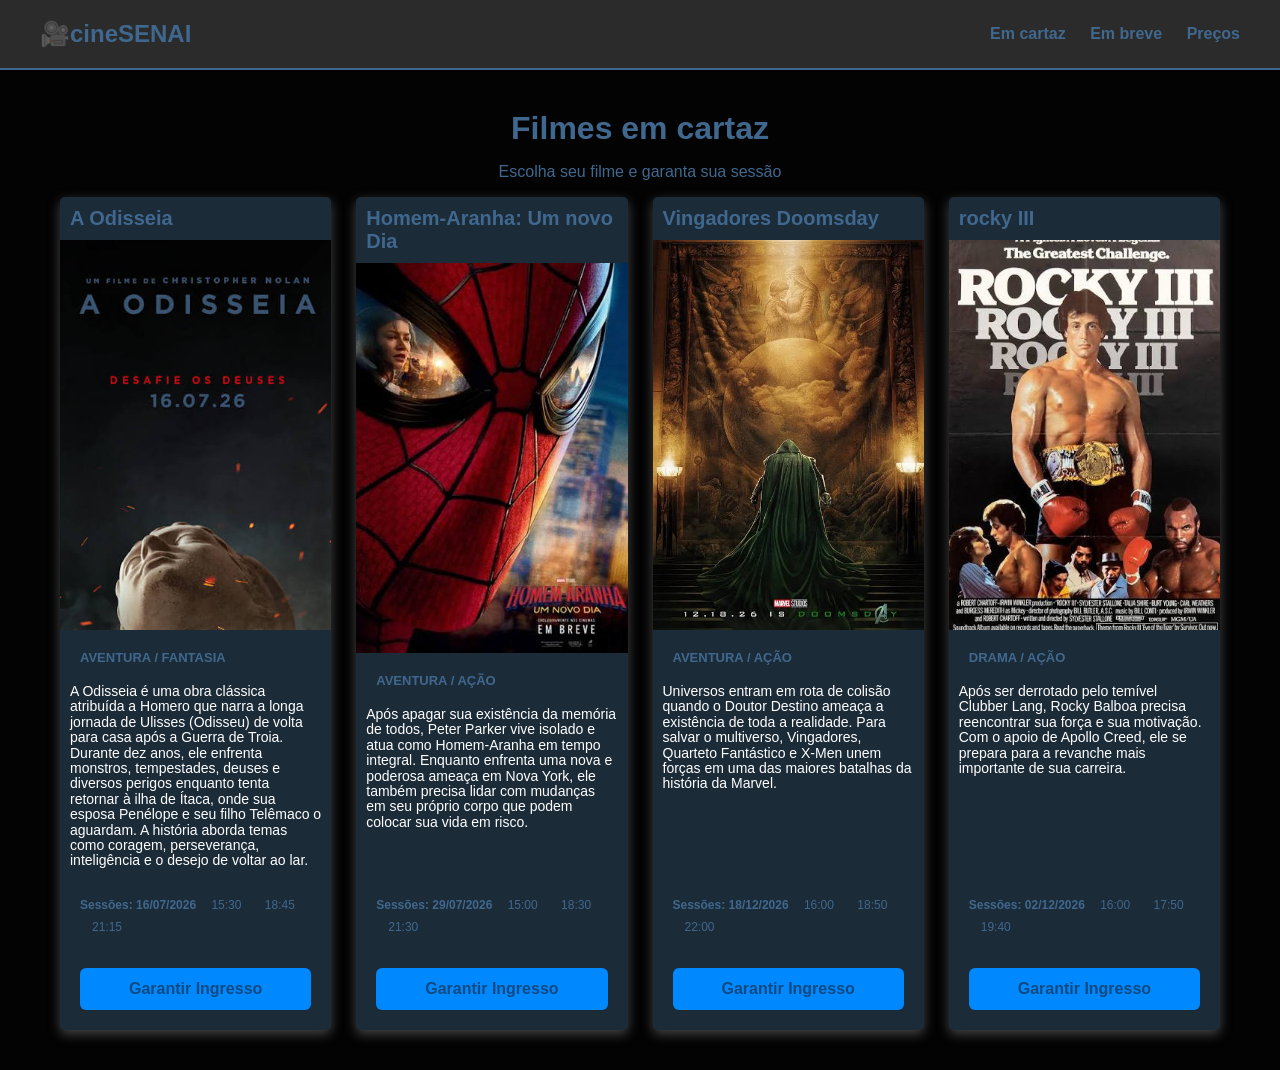
==== index.html @ 88ff5d73 "meu primeiro commit" ====
<!DOCTYPE html>
<html lang="pt-BR">
<head>
    <link rel="preconnect" href="https://fonts.googleapis.com">
<link rel="preconnect" href="https://fonts.gstatic.com" crossorigin>
<link href="https://fonts.googleapis.com/css2?family=Orbitron:wght@400..900&display=swap" rel="stylesheet">
    <meta charset="UTF-8">
    <meta name="viewport" content="width=device-width, initial-scale=1.0">
    <title>Cine SENAI - Filmes em Cartaz</title>
    <link rel="stylesheet" href="style.css">
</head>
<body>

    <header class="cabecalho">
        <div class="logo">🎥cineSENAI</div>

        <nav class="menu">
            <a href="">Em cartaz</a>
            <a href="">Em breve</a>
            <a href="">Preços</a>
        </nav>

    </header>

    <main class="container"><!--conteúdo principal do site-->
        <h1 class="titulo-secao">Filmes em cartaz</h1>
        <p class="subtitulo">Escolha seu filme e garanta sua sessão</p>

        <!--grade de filmes-->
        <section class="grade-filmes">

<!--
-----------------------------------------------------------------------------------------------------------------------------------------
                                                                FILME 1
-----------------------------------------------------------------------------------------------------------------------------------------
-->
            <article class="card-filme">
                <h2 class="nome-filme">A Odisseia</h2>
                <img class="poster" src="a-odisseia.jpg" alt="Poster A Odisseia">
                <div class="conteudo-filme">
                    <span class="genero">aventura / fantasia</span>
                    

                    

                    <p class="sinopse">A Odisseia é uma obra clássica atribuída a Homero que narra a longa jornada de Ulisses (Odisseu) de volta para casa após a Guerra de Troia. Durante dez anos, ele enfrenta monstros, tempestades, deuses e diversos perigos enquanto tenta retornar à ilha de Ítaca, onde sua esposa Penélope e seu filho Telêmaco o aguardam. A história aborda temas como coragem, perseverança, inteligência e o desejo de voltar ao lar.</p>

                    <div class="sessoes">
                        <strong>Sessões: 16/07/2026</strong>
                        <span class="horario">15:30</span>
                        <span class="horario">18:45</span>
                        <span class="horario">21:15</span>
                    </div>

                    <a style="text-align: center;" href="#" class="botao-comprar">Garantir Ingresso</a>

                </div>

            </article>
<!--
-----------------------------------------------------------------------------------------------------------------------------------------
                                                                FILME 2
-----------------------------------------------------------------------------------------------------------------------------------------
-->
            <article class="card-filme">
                <h2 class="nome-filme">Homem-Aranha: Um novo Dia</h2>
            
                <img class="poster" src="Homem aranha.jpg" alt="Poster Homem-Aranha">
                <div class="conteudo-filme">
                    <span class="genero">aventura / ação</span>
                    

                    

                    <p class="sinopse">Após apagar sua existência da memória de todos, Peter Parker vive isolado e atua como Homem-Aranha em tempo integral. Enquanto enfrenta uma nova e poderosa ameaça em Nova York, ele também precisa lidar com mudanças em seu próprio corpo que podem colocar sua vida em risco.</p>

                    <div class="sessoes">
                        <strong>Sessões: 29/07/2026</strong>
                        <span class="horario">15:00</span>
                        <span class="horario">18:30</span>
                        <span class="horario">21:30</span>
                    </div>

                    <a style="text-align: center;" href="#" class="botao-comprar">Garantir Ingresso</a>

                </div>

            </article>
<!--
-----------------------------------------------------------------------------------------------------------------------------------------
                                                                FILME 3
-----------------------------------------------------------------------------------------------------------------------------------------
-->
            <article class="card-filme">
                <h2 class="nome-filme">Vingadores Doomsday</h2>
                <img class="poster" src="doomsday.jpg" alt="Poster Vingadores doomsday">
                <div class="conteudo-filme">
                    <span class="genero">aventura / ação</span>
                    

                    

                    <p class="sinopse">Universos entram em rota de colisão quando o Doutor Destino ameaça a existência de toda a realidade. Para salvar o multiverso, Vingadores, Quarteto Fantástico e X-Men unem forças em uma das maiores batalhas da história da Marvel.</p>

                    <div class="sessoes">
                        <strong>Sessões: 18/12/2026</strong>
                        <span class="horario">16:00</span>
                        <span class="horario">18:50</span>
                        <span class="horario">22:00</span>
                    </div>

                    <a style="text-align: center;" href="#" class="botao-comprar">Garantir Ingresso</a>

                </div>

            </article>

<!--
-----------------------------------------------------------------------------------------------------------------------------------------
                                                                FILME 4
-----------------------------------------------------------------------------------------------------------------------------------------
-->
            <article class="card-filme">
                <h2 class="nome-filme">rocky III</h2>
                <img class="poster" src="rocky 3.jpg" alt="Poster Rocky III">
                <div class="conteudo-filme">
                    <span class="genero">drama / ação</span>
                    

                    

                    <p class="sinopse">Após ser derrotado pelo temível Clubber Lang, Rocky Balboa precisa reencontrar sua força e sua motivação. Com o apoio de Apollo Creed, ele se prepara para a revanche mais importante de sua carreira.</p>

                    <div class="sessoes">
                        <strong>Sessões: 02/12/2026</strong>
                        <span class="horario">16:00</span>
                        <span class="horario">17:50</span>
                        <span class="horario">19:40</span>
                    </div>

                    <a style="text-align: center;" href="#" class="botao-comprar">Garantir Ingresso</a>

                </div>

            </article>


        </section>
    </main>
</body>
</html>

                                                        <!--comentários gerais-->
<!--
-----------------------------------------------------------------------------------------------------------------------------------------
se quiser mudar o CineSENAI 
.logo {


}

-----------------------------------------------------------------------------------------------------------------------------------------

se quiser mudar o menu
.menu {


}

-----------------------------------------------------------------------------------------------------------------------------------------

se quiser mudar o conteúdo principal
.container {


}

-----------------------------------------------------------------------------------------------------------------------------------------

se quiser mudar os filmes em cartaz
.titulo-secao {


}

-----------------------------------------------------------------------------------------------------------------------------------------

se quiser mudar o "p1"
.subtitulo {


}

-----------------------------------------------------------------------------------------------------------------------------------------

se quiser mudar a grade de filmes
.grade-filmes {


}

-----------------------------------------------------------------------------------------------------------------------------------------

se quiser mudar o article
.card-filme {


}

-----------------------------------------------------------------------------------------------------------------------------------------

se quiser mudar a foto
.poster {


}

-----------------------------------------------------------------------------------------------------------------------------------------

se quiser mudar o conteúdo do filme
.conteudo-filme {


}

-----------------------------------------------------------------------------------------------------------------------------------------

se quiser mudar o genero
.genero {


}

-----------------------------------------------------------------------------------------------------------------------------------------

se quiser mudar o nome do filme
.nome-filme {


}

-----------------------------------------------------------------------------------------------------------------------------------------

se quiser mudar a sinopse
.sinopse {


}

-----------------------------------------------------------------------------------------------------------------------------------------

se quiser mudar as sessões
.sessoes {


}

-----------------------------------------------------------------------------------------------------------------------------------------

se quiser mudar os horários
.horarios {


}

-----------------------------------------------------------------------------------------------------------------------------------------

se quiser mudar o header
.cabecalho {


}

-----------------------------------------------------------------------------------------------------------------------------------------

<section>
- um bloco que agrupa conteúdo sobre o mesmo assunto

-->
---- style.css ----
/*formatação da minha pagina*/
*{
    box-sizing: border-box;
}

body{
    margin: 0;
    padding: 0;
    font-family: Arial, Helvetica, sans-serif;
    background-color: #030303;
    color: #40688e;}

/**/

.cabecalho {
    background-color: #2b2b2b;
    padding: 20px 40px;
    display: flex;
    justify-content: space-between;
    align-items: center;
    border-bottom: 2px solid #40688e;
}
.logo {
    font-size: 24px;
    font-weight: bold;
}

.menu a{
    color: #40688e;
    text-decoration: none;
    margin-left: 20px;
    font-weight: bold;
    transition: color 0.6s ease;
    
}

.titulo-secao {
    text-align: center;
    color: #40688e;
    border-color: black;
    font-size: 32;
    margin-bottom: 5px;
}


.container{
    max-width: 1200px;
    margin: 40px auto;
    padding: 0 20px;

}

.subtitulo{
    color: #40688e;
    text-align: center;
}

.nome-filme{
    color: #40688e;
    margin: 10px;
    font-size: 20px;
}

.grade-filmes{
    display: grid;
    /* vai organizar todos os elementos (filhos) em linhas e colunas  */
    grid-template-columns: repeat(auto-fit, minmax(260px, 1fr));
    /* pra deixar tudo na horizontal */
    gap: 25px;
}

.poster{
    width: 275px;
    height: 390px;
    object-fit: cover;
}

.card-filme{
    background-color: #1c2b38;
    border-radius: 5px;
    overflow: hidden;
    box-shadow: 0 4px 12px #454545;
    display: flex;
    flex-direction: column;
}

.conteudo-filme{
    padding: 10px;
    display: flex;
    flex-direction: column;
    flex-grow: 1;
}

.card-filme:hover{
    transform: translateY(-8px);
    box-shadow: 0 10px 20px #40688e;
}

.genero{
    font-size: 12px;
    color: #40688e;
    text-transform: uppercase;
    font-weight: bold;
    margin-bottom: 5px;
}


.sinopse{
    font-size: 14px;
    color: #ffffff;
    line-height: 1.1;
    margin-bottom: 15px;
    flex-grow: 1;
}

.genero{
    margin: 10px;
    font-size: 13px;
    color: #40688e;
    text-decoration: uppercase;
    font-weight: bold;
    margin-bottom: 5px;
}

.sessoes{
    margin: 10px;
    font-size: 12px;
    margin-bottom: 20px;
}

.botao-comprar{
    margin: 10px;
    display: block;
    text-align: center;
    background-color: #0088ff;
    padding: 12px 0;
    border-radius: 6px;
    text-decoration: none;
    font-weight: bold;
    color: #104a81;

}

.horario{
    display: inline-block;
    padding: 4px 8px;
    border-radius: 4px;
    margin-left: 4px;
}

.botao-comprar:hover{
    background-color: #2b2b2b;
}



                                                        /*comentarios gerais*/                                                           
/*
---------------------------------------------------------------cores-------------------------------------------------------------------

cor vinho - #7f1734 
cor legal - #fdfce5
azul irado - #1c2b38
azul escuro irado - #1e3347
---------------------------------------------------------------c-------------------------------------------------------------------

display: flex; ........................ eles passam a ficar na mesma fila
justify-content: space-between; ....... coloca cada filho separado
max-width ............................. largura maxima da tela
margin ................................ margem
grid .................................. organizar todos os elementos (filhos) em linhas e colunas
border-radius.......................... arredonda as bordas
overflow............................... corta e esconde qqr conteúdo que ultrapasse os limites
padding ............................... é uma "margem interna", garante que independente do tamanho da tela, tenha uma distancia minima da margem da tela
    no padding, o primeir vai sempre ser o "y", por exemplo, ali está 0 20px, o 0 é de "cima", o 20 é de lado
*/
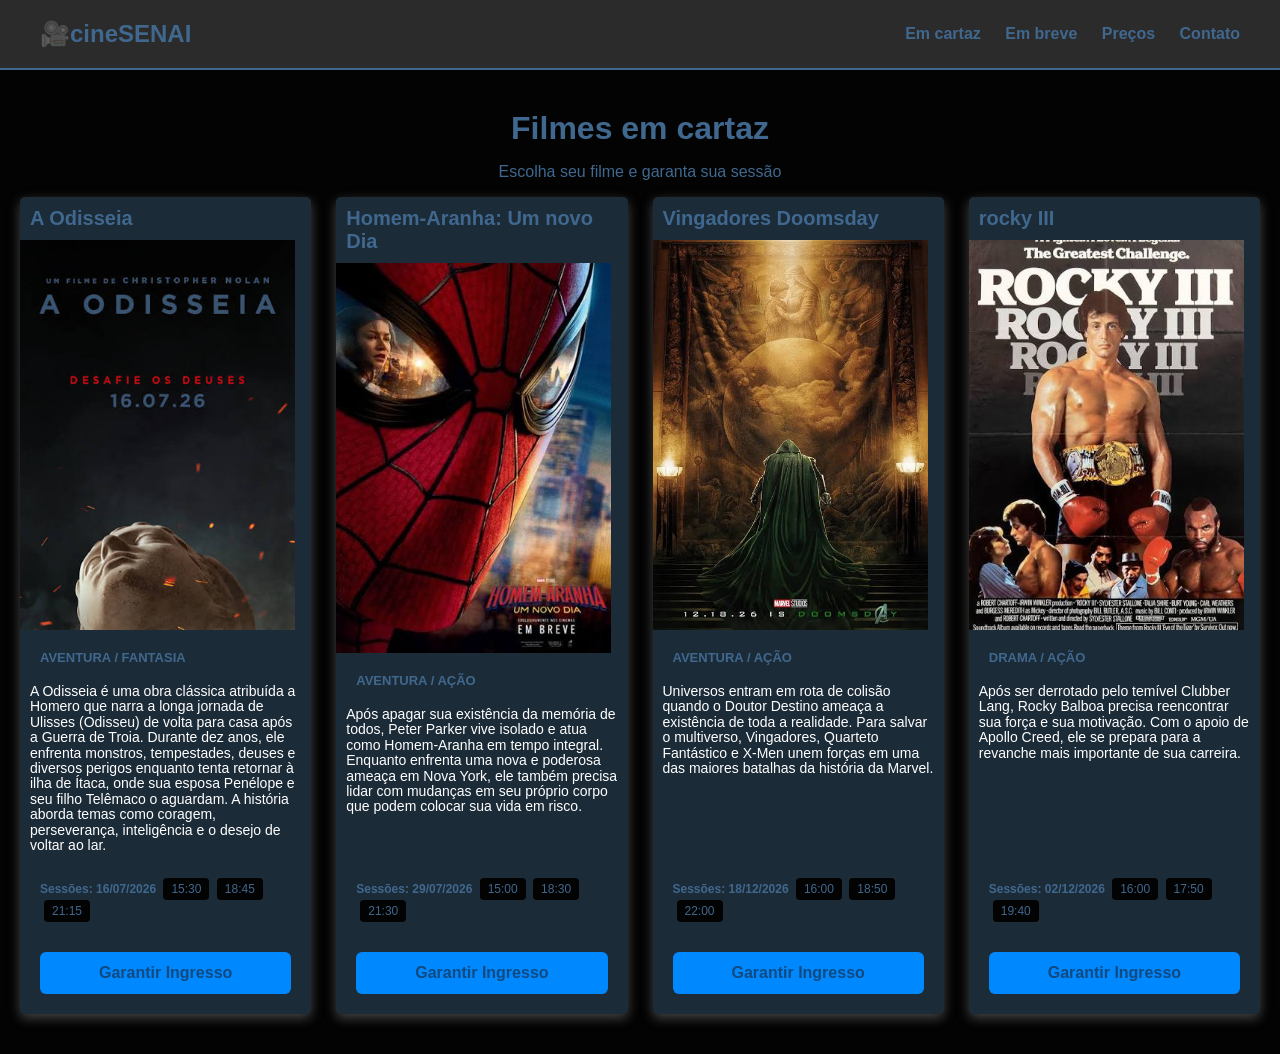
==== commit d4502a39: "atualização de páginas" ====
--- a/index.html
+++ b/index.html
@@ -16,8 +16,9 @@
 
         <nav class="menu">
             <a href="">Em cartaz</a>
-            <a href="">Em breve</a>
-            <a href="">Preços</a>
+            <a href="em_breve.html" target="_blank">Em breve</a>
+            <a href="precos.html" target="_blank">Preços</a>
+            <a href="contato.html" target="_blank">Contato</a>
         </nav>
 
     </header>
@@ -37,6 +38,7 @@
             <article class="card-filme">
                 <h2 class="nome-filme">A Odisseia</h2>
                 <img class="poster" src="a-odisseia.jpg" alt="Poster A Odisseia">
+                
                 <div class="conteudo-filme">
                     <span class="genero">aventura / fantasia</span>
                     
--- a/style.css
+++ b/style.css
@@ -34,7 +34,7 @@
     
 }
 
-.titulo-secao {
+.titulo-secao{
     text-align: center;
     color: #40688e;
     border-color: black;
@@ -44,7 +44,7 @@
 
 
 .container{
-    max-width: 1200px;
+    max-width: 2000px;
     margin: 40px auto;
     padding: 0 20px;
 
@@ -146,15 +146,143 @@
     padding: 4px 8px;
     border-radius: 4px;
     margin-left: 4px;
+    background-color: #030303;
 }
 
 .botao-comprar:hover{
     background-color: #2b2b2b;
 }
 
-
-
-                                                        /*comentarios gerais*/                                                           
+.area-inscricao{
+    display: flex;
+    gap: 30px;
+    align-items: flex-start;
+}
+
+.coluna-form{
+    flex: 1;
+    min-width: 320px;
+    background-color: #1e3347;
+    padding: 30px;
+    border-radius: 10px;
+    box-shadow: 0 4px 12px #0088ff;
+}
+
+.coluna-midia{
+    flex: 1;
+    min-height: 320px;
+    display: flex;
+    gap: 20px;
+    flex-direction: column;
+}
+
+.coluna-form label{
+    font-size: 14px;
+    font-weight: bold;
+    color: #4080bd;
+}
+
+.coluna-form input[type="text"],
+.coluna-form input[type="password"],
+.coluna-form input[type="email"],
+.coluna-form input[type="date"],
+.coluna-form input select{
+    width: 100%;
+    padding: 10px;
+    margin-top: 5px;
+    margin-bottom: 15px;
+    background-color: #174875;
+    border-radius: 5px;
+    color: #fffbed;
+    font-size: 14px;
+}
+
+.btn-enviar{
+    background-color: #174875;
+    border: none;
+    padding: 12px 24px;
+    border-radius: 6px;
+    font-weight: bold;
+    cursor: pointer;
+    color: #fffbed;
+    box-shadow: 0 4px 12px #1c2b38;
+}
+
+.btn-limpar{
+    background-color: #174875;
+    border: none;
+    padding: 12px 24px;
+    border-radius: 6px;
+    font-weight: bold;
+    cursor: pointer;
+    color: #fffbed;
+    box-shadow: 0 4px 12px #1c2b38;
+}
+
+.btn-enviar:hover{
+    background-color: #40688e;
+}
+
+.btn-limpar:hover{
+    background-color: #40688e;
+}
+
+.tabela{
+    max-width: 2500px;
+    margin: 40px auto;
+    padding: 0 20px;
+    color: #fffbed;
+
+}
+
+.dia{
+    flex: 1;
+    min-width: 320px;
+    background-color: #1e3347;
+    padding: 30px;
+    border-radius: 10px;
+    box-shadow: 0 4px 12px #0088ff;
+}
+
+.seg{
+    flex: 1;
+    min-width: 320px;
+    background-color: #1e3347;
+    padding: 30px;
+    border-radius: 10px;
+    box-shadow: 0 4px 12px #0088ff;
+    width: 40px;
+    height: 40px;
+}
+
+.qua{
+    flex: 1;
+    min-width: 320px;
+    background-color: #1e3347;
+    padding: 30px;
+    border-radius: 10px;
+    box-shadow: 0 4px 12px #0088ff;
+    width: 30px;
+    height: 40px;
+}
+
+.sex{
+    flex: 1;
+    min-width: 320px;
+    background-color: #1e3347;
+    padding: 30px;
+    border-radius: 10px;
+    box-shadow: 0 4px 12px #0088ff;
+    width: 30px;
+    height: 40px;
+}
+
+.titulo-tabela{
+    font-size: 25px;
+
+}
+
+                                                        /*comentarios gerais*/                                          
 /*
 ---------------------------------------------------------------cores-------------------------------------------------------------------
 
@@ -162,6 +290,10 @@
 cor legal - #fdfce5
 azul irado - #1c2b38
 azul escuro irado - #1e3347
+azul iraco claro - #0088ff
+azul iradamente irado - #40688e
+azul iradamente irado mais claro - #4080bd
+azul massa - #174875
 ---------------------------------------------------------------c-------------------------------------------------------------------
 
 display: flex; ........................ eles passam a ficar na mesma fila
@@ -171,6 +303,11 @@
 grid .................................. organizar todos os elementos (filhos) em linhas e colunas
 border-radius.......................... arredonda as bordas
 overflow............................... corta e esconde qqr conteúdo que ultrapasse os limites
+gap.................................... espaçamento
+align-items: flex-start;............... alinha o topo de todas as colunas
+flex................................... faz o formulario crescer proporcionalmente
+font-weight: bold;..................... deixa a fonte em negrito
+cursor: pointer........................ a seta se transforma em mão
 padding ............................... é uma "margem interna", garante que independente do tamanho da tela, tenha uma distancia minima da margem da tela
     no padding, o primeir vai sempre ser o "y", por exemplo, ali está 0 20px, o 0 é de "cima", o 20 é de lado
 */
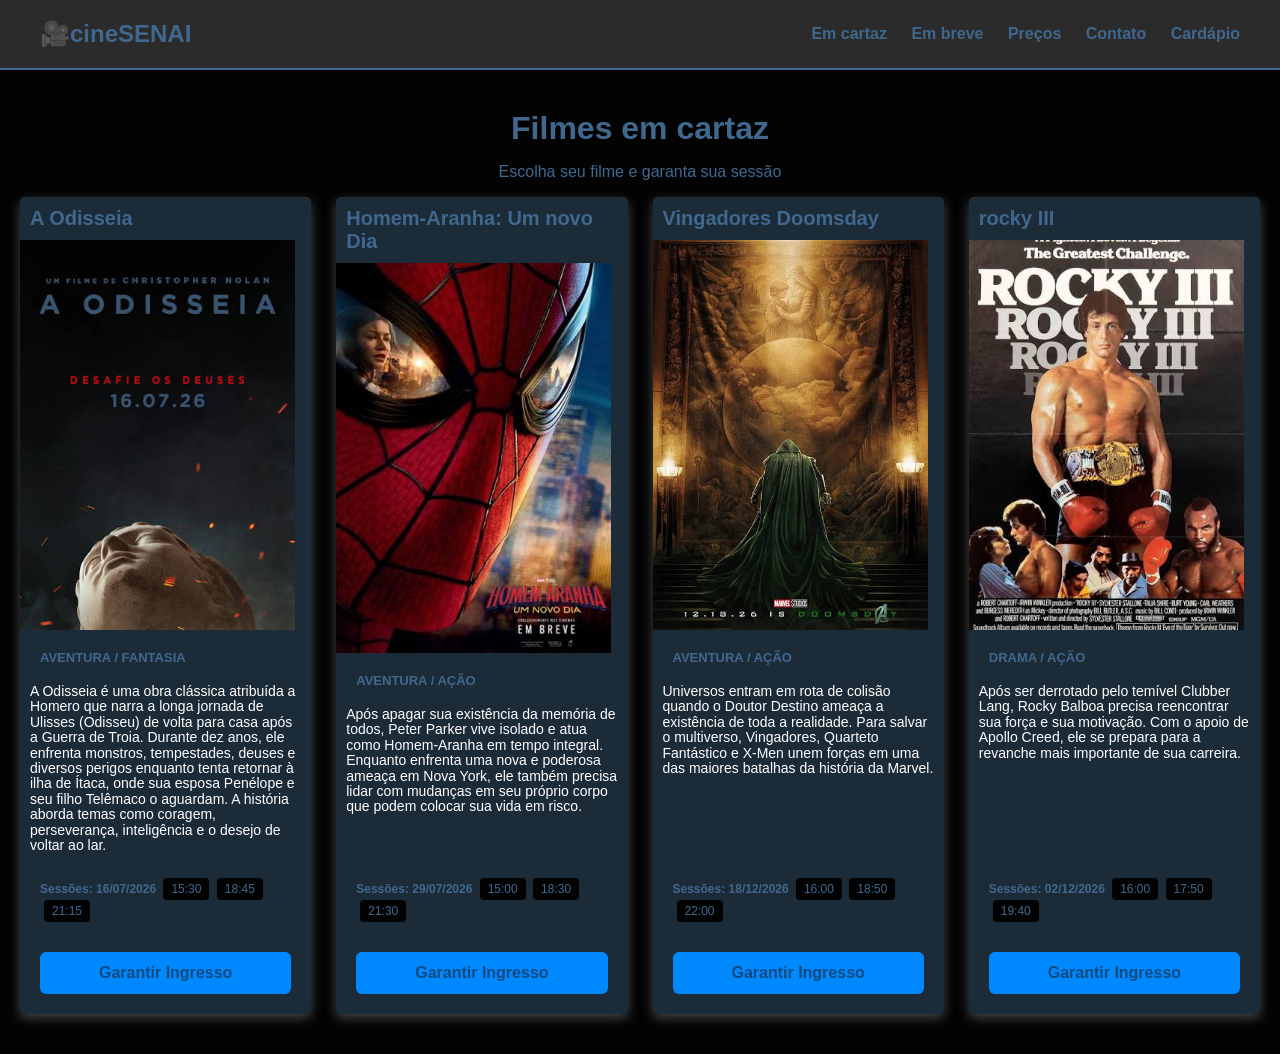
==== commit 0a8d3dea: "site atualizado" ====
--- a/index.html
+++ b/index.html
@@ -9,6 +9,7 @@
     <title>Cine SENAI - Filmes em Cartaz</title>
     <link rel="stylesheet" href="style.css">
 </head>
+
 <body>
 
     <header class="cabecalho">
@@ -19,6 +20,7 @@
             <a href="em_breve.html" target="_blank">Em breve</a>
             <a href="precos.html" target="_blank">Preços</a>
             <a href="contato.html" target="_blank">Contato</a>
+            <a href="cardapio.html" target="_blank">Cardápio</a>
         </nav>
 
     </header>
--- a/style.css
+++ b/style.css
@@ -279,9 +279,52 @@
 
 .titulo-tabela{
     font-size: 25px;
-
-}
-
+}
+
+.tabela-cardapio{
+    width: 80%;
+    border-radius: 10px;
+}
+
+.travis{
+    width: 100%;
+    background-color: #1c2b38;
+    text-align: left;
+    font-size: 15px;
+    box-shadow: 0 4px 12px #297dc7;
+}
+
+.travis th{
+    background-color: #104a81;
+    color: #fffbed;
+    padding: 16px 20px;
+    font-weight: bold;
+    text-transform: uppercase;
+    border-bottom: 2px solid #40688e;
+}
+
+.travis2{
+    background-color: #0b3358;
+    color: #f4efdb;
+    padding: 16px 20px;
+    text-transform: uppercase;
+    border-bottom: 2px solid #fcfcfd;
+}
+
+.h1{
+    text-transform: uppercase;
+    text-align: center;
+}
+
+.p{
+    text-align: center;
+}
+
+.travis td{
+    padding: 16px;
+    border-bottom: 1px solid #006cd1;
+    color: #fffbed;
+}
                                                         /*comentarios gerais*/                                          
 /*
 ---------------------------------------------------------------cores-------------------------------------------------------------------
@@ -294,7 +337,7 @@
 azul iradamente irado - #40688e
 azul iradamente irado mais claro - #4080bd
 azul massa - #174875
----------------------------------------------------------------c-------------------------------------------------------------------
+---------------------------------------------------------------códigos------------------------------------------------------------
 
 display: flex; ........................ eles passam a ficar na mesma fila
 justify-content: space-between; ....... coloca cada filho separado
@@ -308,6 +351,8 @@
 flex................................... faz o formulario crescer proporcionalmente
 font-weight: bold;..................... deixa a fonte em negrito
 cursor: pointer........................ a seta se transforma em mão
+text-transform: uppercase;............. deixa tudo em maiusculo
+text-transform: downcase;.............. deixa tudo em minusculo
 padding ............................... é uma "margem interna", garante que independente do tamanho da tela, tenha uma distancia minima da margem da tela
     no padding, o primeir vai sempre ser o "y", por exemplo, ali está 0 20px, o 0 é de "cima", o 20 é de lado
 */
